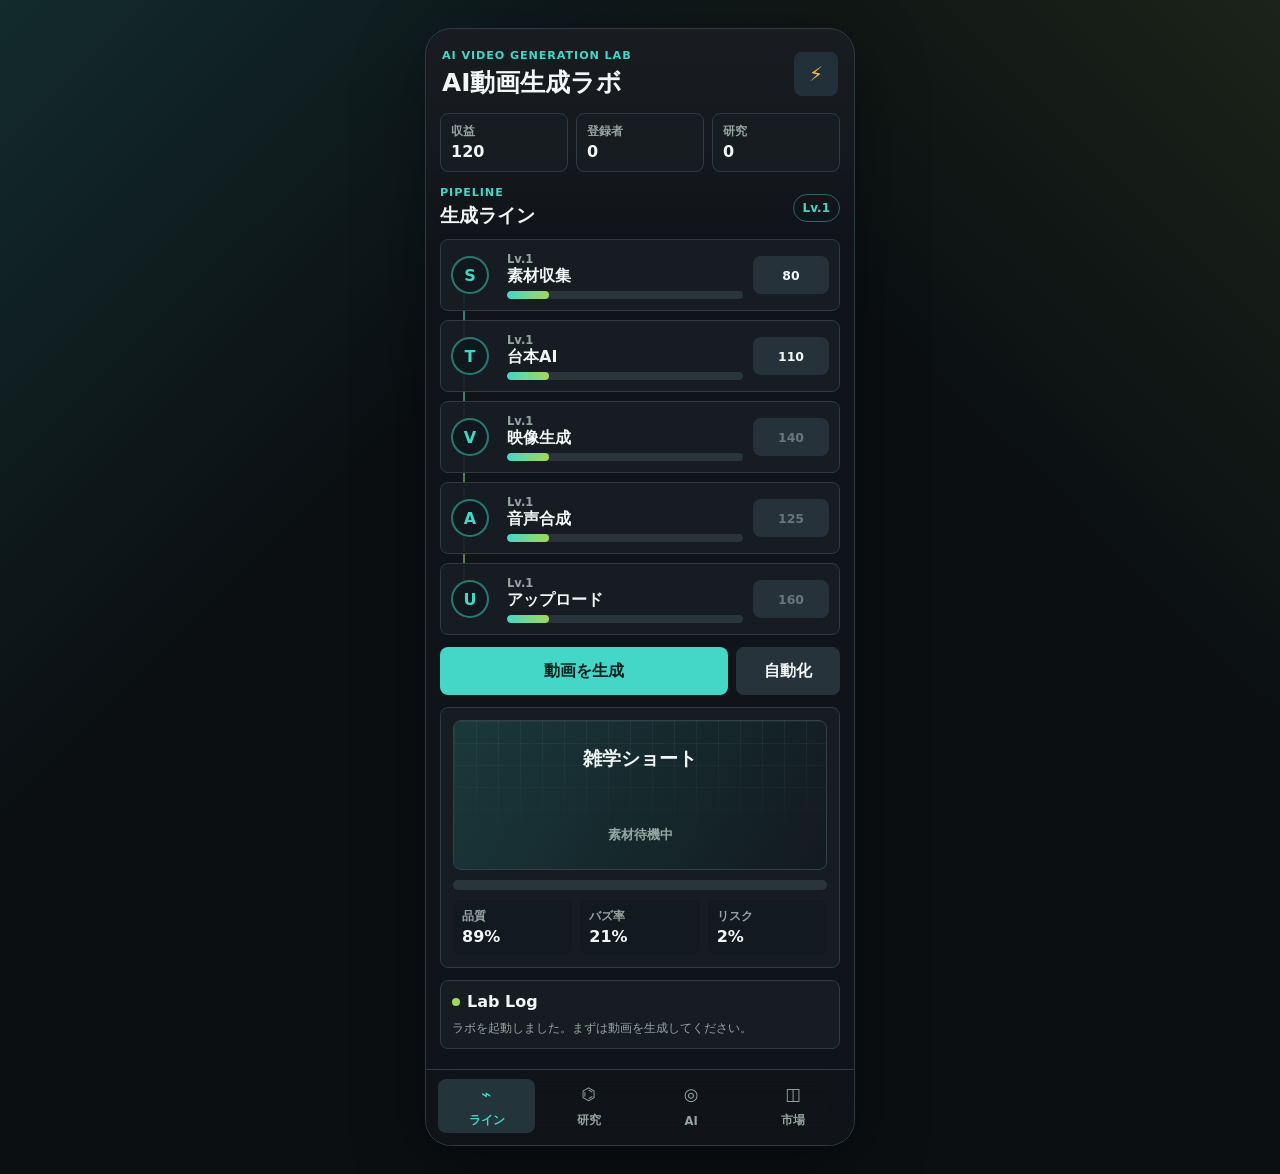
==== index.html @ bf25bb75 "Initial SNS risk checker prototype" ====
<!doctype html>
<html lang="ja">
  <head>
    <meta charset="UTF-8" />
    <meta name="viewport" content="width=device-width, initial-scale=1.0, viewport-fit=cover" />
    <meta name="theme-color" content="#101418" />
    <title>AI Video Lab</title>
    <link rel="stylesheet" href="styles.css" />
  </head>
  <body>
    <main class="app-shell" aria-label="AI動画生成ラボ">
      <section class="top-panel">
        <div>
          <p class="eyebrow">AI VIDEO GENERATION LAB</p>
          <h1>AI動画生成ラボ</h1>
        </div>
        <button class="icon-button" id="boost-button" type="button" aria-label="一時ブースト">⚡</button>
      </section>

      <section class="metrics-grid" aria-label="ラボ指標">
        <article class="metric">
          <span>収益</span>
          <strong id="money">0</strong>
        </article>
        <article class="metric">
          <span>登録者</span>
          <strong id="subs">0</strong>
        </article>
        <article class="metric">
          <span>研究</span>
          <strong id="research">0</strong>
        </article>
      </section>

      <section class="screen active" id="screen-line">
        <div class="section-head">
          <div>
            <p class="eyebrow">PIPELINE</p>
            <h2>生成ライン</h2>
          </div>
          <span class="chip" id="lab-level">Lv.1</span>
        </div>

        <div class="pipeline-board" id="pipeline-board" aria-label="動画生成パイプライン"></div>

        <div class="action-row">
          <button class="primary-button" id="make-video-button" type="button">動画を生成</button>
          <button class="secondary-button" id="auto-button" type="button">自動化</button>
        </div>

        <section class="upload-card">
          <div class="upload-visual">
            <div class="preview-frame">
              <div class="preview-grid"></div>
              <strong id="current-genre">雑学ショート</strong>
              <span id="video-status">素材待機中</span>
            </div>
            <div class="upload-meter" aria-label="アップロード進行">
              <i id="upload-fill"></i>
            </div>
          </div>
          <div class="upload-stats">
            <div>
              <span>品質</span>
              <strong id="quality">0%</strong>
            </div>
            <div>
              <span>バズ率</span>
              <strong id="viral">0%</strong>
            </div>
            <div>
              <span>リスク</span>
              <strong id="risk">0%</strong>
            </div>
          </div>
        </section>
      </section>

      <section class="screen" id="screen-research">
        <div class="section-head">
          <div>
            <p class="eyebrow">RESEARCH</p>
            <h2>研究ツリー</h2>
          </div>
        </div>
        <div class="research-list" id="research-list"></div>
      </section>

      <section class="screen" id="screen-ai">
        <div class="section-head">
          <div>
            <p class="eyebrow">MODEL CORE</p>
            <h2>AI育成</h2>
          </div>
        </div>
        <div class="ai-core">
          <div class="core-orbit">
            <span></span>
            <strong id="ai-rank">AI-0</strong>
          </div>
          <button class="primary-button" id="train-button" type="button">動画データで学習</button>
        </div>
        <div class="skill-list" id="skill-list"></div>
      </section>

      <section class="screen" id="screen-market">
        <div class="section-head">
          <div>
            <p class="eyebrow">MARKET</p>
            <h2>ジャンル選択</h2>
          </div>
        </div>
        <div class="genre-list" id="genre-list"></div>
      </section>

      <section class="event-log" aria-label="イベントログ">
        <div class="log-title">
          <span></span>
          <strong>Lab Log</strong>
        </div>
        <ul id="event-log"></ul>
      </section>

      <nav class="bottom-nav" aria-label="メインナビゲーション">
        <button class="nav-item active" type="button" data-screen="line"><span>⌁</span>ライン</button>
        <button class="nav-item" type="button" data-screen="research"><span>⌬</span>研究</button>
        <button class="nav-item" type="button" data-screen="ai"><span>◎</span>AI</button>
        <button class="nav-item" type="button" data-screen="market"><span>◫</span>市場</button>
      </nav>
    </main>

    <script src="app.js"></script>
  </body>
</html>
---- styles.css ----
:root {
  color-scheme: dark;
  --bg: #101418;
  --panel: #171d22;
  --panel-2: #1d252b;
  --ink: #f2f6f4;
  --muted: #98a6a1;
  --line: #2f3a41;
  --cyan: #44d7c8;
  --lime: #a5d65c;
  --amber: #f0b95d;
  --red: #ef6f6c;
  --violet: #9b8cff;
  --shadow: 0 22px 70px rgba(0, 0, 0, 0.35);
}

* {
  box-sizing: border-box;
}

body {
  margin: 0;
  min-height: 100vh;
  background:
    linear-gradient(135deg, rgba(68, 215, 200, 0.14), transparent 34%),
    linear-gradient(225deg, rgba(165, 214, 92, 0.1), transparent 30%),
    #0b0f12;
  color: var(--ink);
  font-family: "Yu Gothic", "Hiragino Sans", "Meiryo", system-ui, sans-serif;
}

button {
  font: inherit;
  -webkit-tap-highlight-color: transparent;
}

.app-shell {
  position: relative;
  width: min(430px, 100%);
  min-height: 100vh;
  margin: 0 auto;
  padding: max(16px, env(safe-area-inset-top)) 14px 96px;
  background:
    linear-gradient(180deg, rgba(255, 255, 255, 0.04), transparent 220px),
    var(--bg);
  box-shadow: var(--shadow);
}

.top-panel,
.section-head,
.metrics-grid,
.action-row,
.upload-stats,
.bottom-nav {
  display: flex;
  align-items: center;
}

.top-panel {
  justify-content: space-between;
  gap: 16px;
  padding: 4px 2px 14px;
}

.eyebrow {
  margin: 0 0 4px;
  color: var(--cyan);
  font-size: 0.7rem;
  font-weight: 900;
  letter-spacing: 0.08em;
}

h1,
h2,
p {
  margin-top: 0;
}

h1 {
  margin-bottom: 0;
  font-size: 1.55rem;
  letter-spacing: 0;
}

h2 {
  margin-bottom: 0;
  font-size: 1.18rem;
  letter-spacing: 0;
}

.icon-button,
.primary-button,
.secondary-button,
.nav-item,
.upgrade-button {
  border: 0;
  cursor: pointer;
}

.icon-button {
  width: 44px;
  height: 44px;
  border-radius: 8px;
  background: #223039;
  color: var(--amber);
  font-size: 1.25rem;
}

.metrics-grid {
  display: grid;
  grid-template-columns: repeat(3, 1fr);
  gap: 8px;
  margin-bottom: 14px;
}

.metric,
.node-card,
.upload-card,
.research-card,
.ai-core,
.skill-row,
.genre-card,
.event-log {
  border: 1px solid var(--line);
  border-radius: 8px;
  background: rgba(23, 29, 34, 0.92);
}

.metric {
  min-width: 0;
  padding: 10px;
}

.metric span,
.node-meta span,
.upload-stats span,
.research-card span,
.skill-row span,
.genre-card span {
  display: block;
  color: var(--muted);
  font-size: 0.72rem;
  font-weight: 800;
}

.metric strong {
  display: block;
  margin-top: 3px;
  overflow: hidden;
  font-size: 1rem;
  text-overflow: ellipsis;
  white-space: nowrap;
}

.screen {
  display: none;
}

.screen.active {
  display: block;
}

.section-head {
  justify-content: space-between;
  gap: 12px;
  margin-bottom: 10px;
}

.chip {
  padding: 6px 9px;
  border: 1px solid rgba(68, 215, 200, 0.42);
  border-radius: 999px;
  color: var(--cyan);
  font-size: 0.75rem;
  font-weight: 900;
}

.pipeline-board {
  position: relative;
  display: grid;
  gap: 9px;
  margin-bottom: 12px;
}

.pipeline-board::before {
  content: "";
  position: absolute;
  top: 34px;
  bottom: 34px;
  left: 23px;
  width: 2px;
  background: linear-gradient(var(--cyan), var(--lime));
  opacity: 0.55;
}

.node-card {
  position: relative;
  display: grid;
  grid-template-columns: 46px 1fr auto;
  gap: 10px;
  align-items: center;
  min-height: 72px;
  padding: 10px;
}

.node-port {
  position: relative;
  z-index: 1;
  display: grid;
  place-items: center;
  width: 38px;
  height: 38px;
  border: 2px solid rgba(68, 215, 200, 0.5);
  border-radius: 50%;
  background: #10181d;
  color: var(--cyan);
  font-weight: 900;
}

.node-meta strong {
  display: block;
  margin-bottom: 4px;
}

.node-meter {
  height: 8px;
  overflow: hidden;
  border-radius: 999px;
  background: #29343b;
}

.node-meter i {
  display: block;
  height: 100%;
  border-radius: inherit;
  background: linear-gradient(90deg, var(--cyan), var(--lime));
  transition: width 0.2s ease;
}

.upgrade-button {
  min-width: 76px;
  min-height: 38px;
  border-radius: 8px;
  background: #25323a;
  color: var(--ink);
  font-size: 0.78rem;
  font-weight: 900;
}

.upgrade-button:disabled {
  color: #68777c;
  cursor: not-allowed;
}

.action-row {
  gap: 8px;
  margin-bottom: 12px;
}

.primary-button,
.secondary-button {
  min-height: 48px;
  border-radius: 8px;
  font-weight: 900;
}

.primary-button {
  flex: 1;
  background: var(--cyan);
  color: #08201d;
}

.secondary-button {
  width: 104px;
  background: #26333b;
  color: var(--ink);
}

.secondary-button.active {
  color: #112015;
  background: var(--lime);
}

.upload-card {
  padding: 12px;
}

.upload-visual {
  display: grid;
  gap: 10px;
}

.preview-frame {
  position: relative;
  min-height: 150px;
  display: grid;
  place-items: center;
  gap: 5px;
  overflow: hidden;
  border: 1px solid #31414a;
  border-radius: 8px;
  background:
    linear-gradient(120deg, rgba(68, 215, 200, 0.16), transparent),
    #121a20;
}

.preview-grid {
  position: absolute;
  inset: 0;
  background-image:
    linear-gradient(rgba(255, 255, 255, 0.05) 1px, transparent 1px),
    linear-gradient(90deg, rgba(255, 255, 255, 0.05) 1px, transparent 1px);
  background-size: 22px 22px;
  mask-image: linear-gradient(#000, transparent 82%);
}

.preview-frame strong,
.preview-frame span {
  position: relative;
  z-index: 1;
}

.preview-frame strong {
  font-size: 1.18rem;
}

.preview-frame span {
  color: var(--muted);
  font-size: 0.82rem;
  font-weight: 800;
}

.upload-meter {
  height: 10px;
  overflow: hidden;
  border-radius: 999px;
  background: #29343b;
}

.upload-meter i {
  display: block;
  width: 0;
  height: 100%;
  border-radius: inherit;
  background: linear-gradient(90deg, var(--violet), var(--cyan), var(--lime));
  transition: width 0.2s ease;
}

.upload-stats {
  display: grid;
  grid-template-columns: repeat(3, 1fr);
  gap: 8px;
  margin-top: 10px;
}

.upload-stats div {
  padding: 9px;
  border-radius: 8px;
  background: #121a20;
}

.upload-stats strong {
  display: block;
  margin-top: 3px;
}

.research-list,
.skill-list,
.genre-list {
  display: grid;
  gap: 9px;
}

.research-card,
.genre-card {
  display: grid;
  grid-template-columns: 1fr auto;
  gap: 10px;
  align-items: center;
  padding: 12px;
}

.research-card p,
.genre-card p {
  margin: 5px 0 0;
  color: var(--muted);
  font-size: 0.82rem;
  line-height: 1.55;
}

.research-card.locked,
.genre-card.locked {
  opacity: 0.55;
}

.ai-core {
  display: grid;
  gap: 14px;
  margin-bottom: 10px;
  padding: 16px;
}

.core-orbit {
  position: relative;
  display: grid;
  place-items: center;
  min-height: 168px;
}

.core-orbit::before,
.core-orbit::after {
  content: "";
  position: absolute;
  border: 1px solid rgba(68, 215, 200, 0.32);
  border-radius: 50%;
}

.core-orbit::before {
  width: 150px;
  height: 150px;
}

.core-orbit::after {
  width: 104px;
  height: 104px;
  border-color: rgba(165, 214, 92, 0.35);
}

.core-orbit span {
  position: absolute;
  width: 66px;
  height: 66px;
  border-radius: 50%;
  background: radial-gradient(circle, var(--cyan), #246a66);
  box-shadow: 0 0 40px rgba(68, 215, 200, 0.38);
}

.core-orbit strong {
  position: relative;
  z-index: 1;
  color: #071513;
  font-size: 0.9rem;
}

.skill-row {
  display: grid;
  grid-template-columns: 1fr 46px;
  gap: 10px;
  align-items: center;
  padding: 11px;
}

.skill-row strong {
  display: block;
  margin-bottom: 4px;
}

.skill-bar {
  height: 8px;
  overflow: hidden;
  border-radius: 999px;
  background: #29343b;
}

.skill-bar i {
  display: block;
  height: 100%;
  border-radius: inherit;
  background: var(--violet);
}

.event-log {
  margin-top: 12px;
  padding: 11px;
}

.log-title {
  display: flex;
  align-items: center;
  gap: 7px;
  margin-bottom: 8px;
}

.log-title span {
  width: 8px;
  height: 8px;
  border-radius: 50%;
  background: var(--lime);
}

#event-log {
  display: grid;
  gap: 6px;
  max-height: 118px;
  margin: 0;
  padding: 0;
  overflow: auto;
  list-style: none;
}

#event-log li {
  color: var(--muted);
  font-size: 0.78rem;
  line-height: 1.45;
}

.bottom-nav {
  position: fixed;
  right: 0;
  bottom: 0;
  left: 0;
  z-index: 10;
  width: min(430px, 100%);
  margin: 0 auto;
  display: grid;
  grid-template-columns: repeat(4, 1fr);
  gap: 5px;
  padding: 9px 12px max(12px, env(safe-area-inset-bottom));
  border-top: 1px solid var(--line);
  background: rgba(16, 20, 24, 0.94);
  backdrop-filter: blur(14px);
}

.nav-item {
  min-height: 54px;
  display: grid;
  place-items: center;
  gap: 2px;
  border-radius: 8px;
  background: transparent;
  color: var(--muted);
  font-size: 0.72rem;
  font-weight: 900;
}

.nav-item span {
  font-size: 1.05rem;
}

.nav-item.active {
  background: #23343a;
  color: var(--cyan);
}

@media (min-width: 880px) {
  body {
    padding: 28px;
  }

  .app-shell {
    min-height: calc(100vh - 56px);
    border: 1px solid var(--line);
    border-radius: 26px;
    overflow: hidden;
  }

  .bottom-nav {
    position: absolute;
  }
}
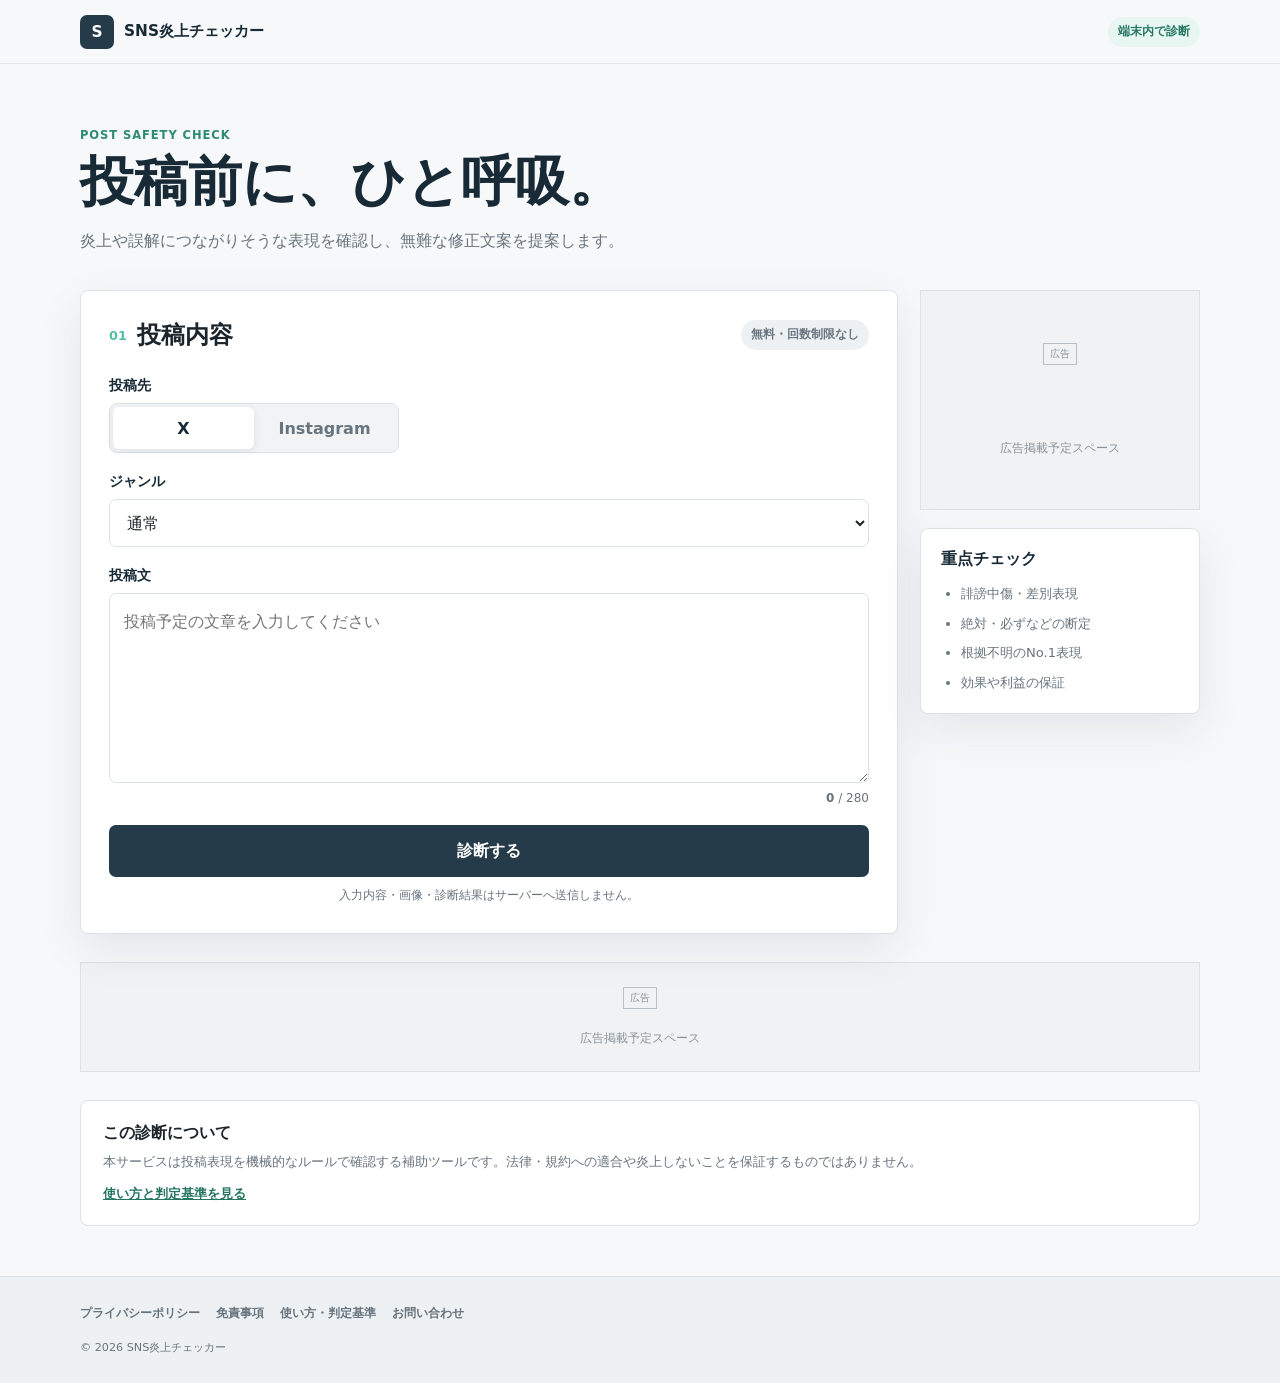
==== commit 95b6b2f1: "Build browser-only SNS risk checker" ====
--- a/index.html
+++ b/index.html
@@ -3,131 +3,162 @@
   <head>
     <meta charset="UTF-8" />
     <meta name="viewport" content="width=device-width, initial-scale=1.0, viewport-fit=cover" />
-    <meta name="theme-color" content="#101418" />
-    <title>AI Video Lab</title>
+    <meta name="theme-color" content="#f7f8fa" />
+    <meta
+      name="description"
+      content="X・Instagramへの投稿前に、炎上、コンプライアンス、誤解、読みやすさ、伸びやすさを端末内で確認できます。"
+    />
+    <title>SNS炎上チェッカー</title>
     <link rel="stylesheet" href="styles.css" />
   </head>
   <body>
-    <main class="app-shell" aria-label="AI動画生成ラボ">
-      <section class="top-panel">
-        <div>
-          <p class="eyebrow">AI VIDEO GENERATION LAB</p>
-          <h1>AI動画生成ラボ</h1>
-        </div>
-        <button class="icon-button" id="boost-button" type="button" aria-label="一時ブースト">⚡</button>
+    <header class="site-header">
+      <a class="brand" href="index.html" aria-label="SNS炎上チェッカー ホーム">
+        <span class="brand-mark">S</span>
+        <span>SNS炎上チェッカー</span>
+      </a>
+      <span class="privacy-badge">端末内で診断</span>
+    </header>
+
+    <main>
+      <section class="intro">
+        <p class="eyebrow">POST SAFETY CHECK</p>
+        <h1>投稿前に、ひと呼吸。</h1>
+        <p>炎上や誤解につながりそうな表現を確認し、無難な修正文案を提案します。</p>
       </section>
 
-      <section class="metrics-grid" aria-label="ラボ指標">
-        <article class="metric">
-          <span>収益</span>
-          <strong id="money">0</strong>
-        </article>
-        <article class="metric">
-          <span>登録者</span>
-          <strong id="subs">0</strong>
-        </article>
-        <article class="metric">
-          <span>研究</span>
-          <strong id="research">0</strong>
-        </article>
+      <section class="checker-layout" aria-label="投稿診断">
+        <div class="editor-panel">
+          <div class="panel-heading">
+            <div>
+              <span class="step-label">01</span>
+              <h2>投稿内容</h2>
+            </div>
+            <span class="usage-count">無料・回数制限なし</span>
+          </div>
+
+          <div class="field-group">
+            <span class="field-label">投稿先</span>
+            <div class="segmented-control" role="group" aria-label="投稿先">
+              <button class="segment active" type="button" data-platform="x">X</button>
+              <button class="segment" type="button" data-platform="instagram">Instagram</button>
+            </div>
+          </div>
+
+          <label class="field-group">
+            <span class="field-label">ジャンル</span>
+            <select id="category">
+              <option value="general">通常</option>
+              <option value="medical">医療・健康</option>
+              <option value="beauty">美容</option>
+              <option value="finance">金融・投資</option>
+              <option value="career">転職</option>
+              <option value="sidejob">副業</option>
+            </select>
+          </label>
+
+          <label class="field-group">
+            <span class="field-label">投稿文</span>
+            <textarea
+              id="post-text"
+              maxlength="2200"
+              placeholder="投稿予定の文章を入力してください"
+            ></textarea>
+            <span class="character-count"><b id="character-count">0</b> / <span id="character-limit">280</span></span>
+          </label>
+
+          <div class="ocr-area">
+            <div class="field-label-row">
+              <span class="field-label">スクリーンショット</span>
+              <span>スマートフォンのみ</span>
+            </div>
+            <label class="upload-zone" for="image-input">
+              <input id="image-input" type="file" accept="image/*" />
+              <span class="upload-icon">＋</span>
+              <strong>画像を選択</strong>
+              <small>画像は外部へ送信されません</small>
+            </label>
+            <div id="image-preview-wrap" class="image-preview-wrap" hidden>
+              <img id="image-preview" alt="選択したスクリーンショット" />
+              <button id="read-image-button" class="secondary-button" type="button">画像から文字を読み取る</button>
+              <p id="ocr-status" class="status-text" aria-live="polite"></p>
+            </div>
+          </div>
+
+          <button id="diagnose-button" class="primary-button" type="button">
+            診断する
+          </button>
+          <p class="local-note">入力内容・画像・診断結果はサーバーへ送信しません。</p>
+        </div>
+
+        <aside class="side-column">
+          <div class="ad-slot" aria-label="広告掲載予定枠">
+            <span>広告</span>
+            <p>広告掲載予定スペース</p>
+          </div>
+          <div class="mini-guide">
+            <strong>重点チェック</strong>
+            <ul>
+              <li>誹謗中傷・差別表現</li>
+              <li>絶対・必ずなどの断定</li>
+              <li>根拠不明のNo.1表現</li>
+              <li>効果や利益の保証</li>
+            </ul>
+          </div>
+        </aside>
       </section>
 
-      <section class="screen active" id="screen-line">
-        <div class="section-head">
+      <section id="result-section" class="result-section" hidden>
+        <div class="result-heading">
           <div>
-            <p class="eyebrow">PIPELINE</p>
-            <h2>生成ライン</h2>
+            <p class="eyebrow">CHECK RESULT</p>
+            <h2>診断結果</h2>
           </div>
-          <span class="chip" id="lab-level">Lv.1</span>
+          <span id="overall-label" class="overall-label">確認</span>
         </div>
 
-        <div class="pipeline-board" id="pipeline-board" aria-label="動画生成パイプライン"></div>
+        <div id="score-grid" class="score-grid"></div>
 
-        <div class="action-row">
-          <button class="primary-button" id="make-video-button" type="button">動画を生成</button>
-          <button class="secondary-button" id="auto-button" type="button">自動化</button>
+        <div class="result-columns">
+          <section class="result-block">
+            <h3>気になるポイント</h3>
+            <div id="findings-list" class="findings-list"></div>
+          </section>
+
+          <section class="result-block rewrite-block">
+            <div class="rewrite-heading">
+              <h3>無難な修正文案</h3>
+              <button id="copy-button" class="icon-text-button" type="button">コピー</button>
+            </div>
+            <textarea id="rewrite-text" aria-label="修正文案"></textarea>
+            <p>文脈や事実関係を確認してから投稿してください。</p>
+          </section>
         </div>
-
-        <section class="upload-card">
-          <div class="upload-visual">
-            <div class="preview-frame">
-              <div class="preview-grid"></div>
-              <strong id="current-genre">雑学ショート</strong>
-              <span id="video-status">素材待機中</span>
-            </div>
-            <div class="upload-meter" aria-label="アップロード進行">
-              <i id="upload-fill"></i>
-            </div>
-          </div>
-          <div class="upload-stats">
-            <div>
-              <span>品質</span>
-              <strong id="quality">0%</strong>
-            </div>
-            <div>
-              <span>バズ率</span>
-              <strong id="viral">0%</strong>
-            </div>
-            <div>
-              <span>リスク</span>
-              <strong id="risk">0%</strong>
-            </div>
-          </div>
-        </section>
       </section>
 
-      <section class="screen" id="screen-research">
-        <div class="section-head">
-          <div>
-            <p class="eyebrow">RESEARCH</p>
-            <h2>研究ツリー</h2>
-          </div>
-        </div>
-        <div class="research-list" id="research-list"></div>
+      <section class="ad-slot ad-slot-wide" aria-label="広告掲載予定枠">
+        <span>広告</span>
+        <p>広告掲載予定スペース</p>
       </section>
 
-      <section class="screen" id="screen-ai">
-        <div class="section-head">
-          <div>
-            <p class="eyebrow">MODEL CORE</p>
-            <h2>AI育成</h2>
-          </div>
-        </div>
-        <div class="ai-core">
-          <div class="core-orbit">
-            <span></span>
-            <strong id="ai-rank">AI-0</strong>
-          </div>
-          <button class="primary-button" id="train-button" type="button">動画データで学習</button>
-        </div>
-        <div class="skill-list" id="skill-list"></div>
+      <section class="notice-band">
+        <strong>この診断について</strong>
+        <p>
+          本サービスは投稿表現を機械的なルールで確認する補助ツールです。法律・規約への適合や炎上しないことを保証するものではありません。
+        </p>
+        <a class="text-link" href="guide.html">使い方と判定基準を見る</a>
       </section>
+    </main>
 
-      <section class="screen" id="screen-market">
-        <div class="section-head">
-          <div>
-            <p class="eyebrow">MARKET</p>
-            <h2>ジャンル選択</h2>
-          </div>
-        </div>
-        <div class="genre-list" id="genre-list"></div>
-      </section>
-
-      <section class="event-log" aria-label="イベントログ">
-        <div class="log-title">
-          <span></span>
-          <strong>Lab Log</strong>
-        </div>
-        <ul id="event-log"></ul>
-      </section>
-
-      <nav class="bottom-nav" aria-label="メインナビゲーション">
-        <button class="nav-item active" type="button" data-screen="line"><span>⌁</span>ライン</button>
-        <button class="nav-item" type="button" data-screen="research"><span>⌬</span>研究</button>
-        <button class="nav-item" type="button" data-screen="ai"><span>◎</span>AI</button>
-        <button class="nav-item" type="button" data-screen="market"><span>◫</span>市場</button>
+    <footer class="site-footer">
+      <nav aria-label="サイト情報">
+        <a href="privacy.html">プライバシーポリシー</a>
+        <a href="disclaimer.html">免責事項</a>
+        <a href="guide.html">使い方・判定基準</a>
+        <a href="contact.html">お問い合わせ</a>
       </nav>
-    </main>
+      <small>© 2026 SNS炎上チェッカー</small>
+    </footer>
 
     <script src="app.js"></script>
   </body>
--- a/styles.css
+++ b/styles.css
@@ -1,560 +1,757 @@
 :root {
-  color-scheme: dark;
-  --bg: #101418;
-  --panel: #171d22;
-  --panel-2: #1d252b;
-  --ink: #f2f6f4;
-  --muted: #98a6a1;
-  --line: #2f3a41;
-  --cyan: #44d7c8;
-  --lime: #a5d65c;
-  --amber: #f0b95d;
-  --red: #ef6f6c;
-  --violet: #9b8cff;
-  --shadow: 0 22px 70px rgba(0, 0, 0, 0.35);
+  color-scheme: light;
+  --bg: #f7f8fa;
+  --surface: #ffffff;
+  --ink: #1d252c;
+  --muted: #68747e;
+  --line: #dce1e5;
+  --navy: #263b4a;
+  --navy-2: #172a36;
+  --mint: #56bfa5;
+  --mint-soft: #e7f6f1;
+  --amber: #d99b32;
+  --amber-soft: #fff5df;
+  --red: #d45f62;
+  --red-soft: #fff0f0;
+  --shadow: 0 16px 45px rgba(29, 45, 56, 0.09);
 }
 
 * {
   box-sizing: border-box;
 }
 
+html {
+  scroll-behavior: smooth;
+}
+
 body {
   margin: 0;
-  min-height: 100vh;
-  background:
-    linear-gradient(135deg, rgba(68, 215, 200, 0.14), transparent 34%),
-    linear-gradient(225deg, rgba(165, 214, 92, 0.1), transparent 30%),
-    #0b0f12;
+  background: var(--bg);
   color: var(--ink);
-  font-family: "Yu Gothic", "Hiragino Sans", "Meiryo", system-ui, sans-serif;
-}
-
-button {
+  font-family: "Yu Gothic", "Hiragino Sans", Meiryo, system-ui, sans-serif;
+}
+
+button,
+textarea,
+select,
+input {
   font: inherit;
+}
+
+button,
+a {
   -webkit-tap-highlight-color: transparent;
 }
 
-.app-shell {
-  position: relative;
-  width: min(430px, 100%);
-  min-height: 100vh;
-  margin: 0 auto;
-  padding: max(16px, env(safe-area-inset-top)) 14px 96px;
-  background:
-    linear-gradient(180deg, rgba(255, 255, 255, 0.04), transparent 220px),
-    var(--bg);
-  box-shadow: var(--shadow);
-}
-
-.top-panel,
-.section-head,
-.metrics-grid,
-.action-row,
-.upload-stats,
-.bottom-nav {
+a {
+  color: inherit;
+}
+
+.site-header {
+  position: sticky;
+  top: 0;
+  z-index: 20;
   display: flex;
   align-items: center;
-}
-
-.top-panel {
   justify-content: space-between;
-  gap: 16px;
-  padding: 4px 2px 14px;
+  min-height: 64px;
+  padding: 10px max(20px, calc((100vw - 1120px) / 2));
+  border-bottom: 1px solid rgba(220, 225, 229, 0.9);
+  background: rgba(247, 248, 250, 0.94);
+  backdrop-filter: blur(14px);
+}
+
+.brand {
+  display: flex;
+  align-items: center;
+  gap: 10px;
+  color: var(--navy-2);
+  font-size: 0.96rem;
+  font-weight: 900;
+  text-decoration: none;
+}
+
+.brand-mark {
+  display: grid;
+  place-items: center;
+  width: 34px;
+  height: 34px;
+  border-radius: 7px;
+  background: var(--navy);
+  color: #fff;
+}
+
+.privacy-badge,
+.usage-count,
+.overall-label {
+  border-radius: 999px;
+  font-size: 0.74rem;
+  font-weight: 900;
+}
+
+.privacy-badge {
+  padding: 7px 10px;
+  background: var(--mint-soft);
+  color: #277861;
+}
+
+main {
+  width: min(1120px, calc(100% - 32px));
+  margin: 0 auto;
+}
+
+.intro {
+  max-width: 670px;
+  padding: 64px 0 34px;
 }
 
 .eyebrow {
-  margin: 0 0 4px;
-  color: var(--cyan);
-  font-size: 0.7rem;
+  margin: 0 0 8px;
+  color: #2e8b73;
+  font-size: 0.72rem;
   font-weight: 900;
   letter-spacing: 0.08em;
 }
 
 h1,
 h2,
+h3,
 p {
   margin-top: 0;
 }
 
 h1 {
+  margin-bottom: 14px;
+  color: var(--navy-2);
+  font-size: clamp(2rem, 5vw, 3.35rem);
+  line-height: 1.18;
+  letter-spacing: 0;
+}
+
+.intro > p:last-child {
   margin-bottom: 0;
-  font-size: 1.55rem;
+  color: var(--muted);
+  font-size: 1rem;
+  line-height: 1.8;
+}
+
+.checker-layout {
+  display: grid;
+  grid-template-columns: minmax(0, 1fr) 280px;
+  gap: 22px;
+  align-items: start;
+}
+
+.editor-panel,
+.result-section,
+.mini-guide,
+.notice-band,
+.policy-page {
+  border: 1px solid var(--line);
+  border-radius: 8px;
+  background: var(--surface);
+  box-shadow: var(--shadow);
+}
+
+.editor-panel {
+  padding: 28px;
+}
+
+.panel-heading,
+.result-heading,
+.rewrite-heading,
+.field-label-row {
+  display: flex;
+  align-items: center;
+  justify-content: space-between;
+  gap: 12px;
+}
+
+.panel-heading {
+  margin-bottom: 26px;
+}
+
+.panel-heading > div {
+  display: flex;
+  align-items: center;
+  gap: 10px;
+}
+
+.panel-heading h2,
+.result-heading h2,
+.rewrite-heading h3 {
+  margin-bottom: 0;
   letter-spacing: 0;
 }
 
-h2 {
-  margin-bottom: 0;
-  font-size: 1.18rem;
-  letter-spacing: 0;
-}
-
-.icon-button,
+.step-label {
+  color: var(--mint);
+  font-size: 0.8rem;
+  font-weight: 900;
+}
+
+.usage-count {
+  padding: 7px 10px;
+  background: #eef1f3;
+  color: var(--muted);
+}
+
+.field-group {
+  display: grid;
+  gap: 8px;
+  margin-bottom: 20px;
+}
+
+.field-label,
+.field-label-row {
+  color: var(--navy-2);
+  font-size: 0.85rem;
+  font-weight: 900;
+}
+
+.field-label-row > span:last-child {
+  color: var(--muted);
+  font-size: 0.72rem;
+}
+
+.segmented-control {
+  display: grid;
+  grid-template-columns: repeat(2, 1fr);
+  width: min(290px, 100%);
+  padding: 3px;
+  border: 1px solid var(--line);
+  border-radius: 8px;
+  background: #f1f3f5;
+}
+
+.segment {
+  min-height: 42px;
+  border: 0;
+  border-radius: 6px;
+  background: transparent;
+  color: var(--muted);
+  cursor: pointer;
+  font-weight: 900;
+}
+
+.segment.active {
+  background: var(--surface);
+  color: var(--navy-2);
+  box-shadow: 0 2px 8px rgba(34, 51, 62, 0.09);
+}
+
+select,
+textarea {
+  width: 100%;
+  border: 1px solid var(--line);
+  border-radius: 7px;
+  background: #fff;
+  color: var(--ink);
+  outline: none;
+}
+
+select {
+  min-height: 48px;
+  padding: 0 13px;
+}
+
+textarea {
+  min-height: 190px;
+  padding: 14px;
+  resize: vertical;
+  line-height: 1.75;
+}
+
+select:focus,
+textarea:focus {
+  border-color: var(--mint);
+  box-shadow: 0 0 0 3px rgba(86, 191, 165, 0.14);
+}
+
+textarea[aria-invalid="true"] {
+  border-color: var(--red);
+}
+
+.character-count {
+  justify-self: end;
+  color: var(--muted);
+  font-size: 0.75rem;
+}
+
+.ocr-area {
+  display: grid;
+  gap: 9px;
+  margin-bottom: 20px;
+}
+
+.upload-zone {
+  display: grid;
+  place-items: center;
+  min-height: 148px;
+  padding: 20px;
+  border: 1px dashed #aeb8bf;
+  border-radius: 8px;
+  background: #fafbfc;
+  cursor: pointer;
+  text-align: center;
+}
+
+.upload-zone input {
+  position: absolute;
+  width: 1px;
+  height: 1px;
+  opacity: 0;
+}
+
+.upload-icon {
+  display: grid;
+  place-items: center;
+  width: 36px;
+  height: 36px;
+  margin-bottom: 7px;
+  border-radius: 50%;
+  background: var(--mint-soft);
+  color: #277861;
+  font-size: 1.3rem;
+}
+
+.upload-zone small {
+  margin-top: 5px;
+  color: var(--muted);
+}
+
+.image-preview-wrap {
+  padding: 12px;
+  border: 1px solid var(--line);
+  border-radius: 8px;
+}
+
+.image-preview-wrap img {
+  display: block;
+  max-width: 100%;
+  max-height: 330px;
+  margin: 0 auto 12px;
+  object-fit: contain;
+}
+
 .primary-button,
 .secondary-button,
-.nav-item,
-.upgrade-button {
+.icon-text-button {
   border: 0;
+  border-radius: 7px;
   cursor: pointer;
-}
-
-.icon-button {
-  width: 44px;
-  height: 44px;
-  border-radius: 8px;
-  background: #223039;
-  color: var(--amber);
-  font-size: 1.25rem;
-}
-
-.metrics-grid {
-  display: grid;
-  grid-template-columns: repeat(3, 1fr);
-  gap: 8px;
-  margin-bottom: 14px;
-}
-
-.metric,
-.node-card,
-.upload-card,
-.research-card,
-.ai-core,
-.skill-row,
-.genre-card,
-.event-log {
+  font-weight: 900;
+}
+
+.primary-button {
+  width: 100%;
+  min-height: 52px;
+  background: var(--navy);
+  color: #fff;
+}
+
+.primary-button:hover {
+  background: var(--navy-2);
+}
+
+.secondary-button {
+  width: 100%;
+  min-height: 46px;
+  background: var(--mint-soft);
+  color: #236c58;
+}
+
+.secondary-button:disabled {
+  cursor: wait;
+  opacity: 0.6;
+}
+
+.local-note,
+.status-text {
+  margin: 9px 0 0;
+  color: var(--muted);
+  font-size: 0.75rem;
+  line-height: 1.6;
+  text-align: center;
+}
+
+.side-column {
+  display: grid;
+  gap: 18px;
+}
+
+.ad-slot {
+  display: grid;
+  place-items: center;
+  min-height: 220px;
+  padding: 18px;
   border: 1px solid var(--line);
-  border-radius: 8px;
-  background: rgba(23, 29, 34, 0.92);
-}
-
-.metric {
+  background: #f0f2f4;
+  color: #8a949b;
+  text-align: center;
+}
+
+.ad-slot span {
+  padding: 3px 6px;
+  border: 1px solid #b8c0c5;
+  font-size: 0.65rem;
+}
+
+.ad-slot p {
+  margin: 8px 0 0;
+  font-size: 0.78rem;
+}
+
+.mini-guide {
+  padding: 20px;
+}
+
+.mini-guide strong {
+  color: var(--navy-2);
+}
+
+.mini-guide ul {
+  display: grid;
+  gap: 10px;
+  margin: 14px 0 0;
+  padding-left: 20px;
+  color: var(--muted);
+  font-size: 0.82rem;
+  line-height: 1.5;
+}
+
+.result-section {
+  margin-top: 28px;
+  padding: 28px;
+  scroll-margin-top: 80px;
+}
+
+.result-heading {
+  margin-bottom: 20px;
+}
+
+.overall-label {
+  padding: 8px 12px;
+}
+
+.overall-label.low {
+  background: var(--mint-soft);
+  color: #277861;
+}
+
+.overall-label.medium {
+  background: var(--amber-soft);
+  color: #90620f;
+}
+
+.overall-label.high {
+  background: var(--red-soft);
+  color: #a13e42;
+}
+
+.score-grid {
+  display: grid;
+  grid-template-columns: repeat(5, 1fr);
+  gap: 10px;
+  margin-bottom: 24px;
+}
+
+.score-card {
   min-width: 0;
-  padding: 10px;
-}
-
-.metric span,
-.node-meta span,
-.upload-stats span,
-.research-card span,
-.skill-row span,
-.genre-card span {
+  padding: 14px;
+  border: 1px solid var(--line);
+  border-radius: 7px;
+}
+
+.score-card span {
   display: block;
-  color: var(--muted);
-  font-size: 0.72rem;
-  font-weight: 800;
-}
-
-.metric strong {
+  min-height: 36px;
+  color: var(--muted);
+  font-size: 0.74rem;
+  font-weight: 900;
+}
+
+.score-card strong {
   display: block;
-  margin-top: 3px;
+  margin-bottom: 8px;
+  font-size: 1.65rem;
+}
+
+.score-bar {
+  height: 6px;
   overflow: hidden;
-  font-size: 1rem;
-  text-overflow: ellipsis;
-  white-space: nowrap;
-}
-
-.screen {
-  display: none;
-}
-
-.screen.active {
-  display: block;
-}
-
-.section-head {
-  justify-content: space-between;
-  gap: 12px;
-  margin-bottom: 10px;
-}
-
-.chip {
-  padding: 6px 9px;
-  border: 1px solid rgba(68, 215, 200, 0.42);
-  border-radius: 999px;
-  color: var(--cyan);
-  font-size: 0.75rem;
-  font-weight: 900;
-}
-
-.pipeline-board {
-  position: relative;
-  display: grid;
-  gap: 9px;
-  margin-bottom: 12px;
-}
-
-.pipeline-board::before {
-  content: "";
-  position: absolute;
-  top: 34px;
-  bottom: 34px;
-  left: 23px;
-  width: 2px;
-  background: linear-gradient(var(--cyan), var(--lime));
-  opacity: 0.55;
-}
-
-.node-card {
-  position: relative;
-  display: grid;
-  grid-template-columns: 46px 1fr auto;
-  gap: 10px;
-  align-items: center;
-  min-height: 72px;
-  padding: 10px;
-}
-
-.node-port {
-  position: relative;
-  z-index: 1;
-  display: grid;
-  place-items: center;
-  width: 38px;
-  height: 38px;
-  border: 2px solid rgba(68, 215, 200, 0.5);
-  border-radius: 50%;
-  background: #10181d;
-  color: var(--cyan);
-  font-weight: 900;
-}
-
-.node-meta strong {
-  display: block;
-  margin-bottom: 4px;
-}
-
-.node-meter {
-  height: 8px;
-  overflow: hidden;
-  border-radius: 999px;
-  background: #29343b;
-}
-
-.node-meter i {
+  border-radius: 99px;
+  background: #e8ecef;
+}
+
+.score-bar i {
   display: block;
   height: 100%;
-  border-radius: inherit;
-  background: linear-gradient(90deg, var(--cyan), var(--lime));
-  transition: width 0.2s ease;
-}
-
-.upgrade-button {
-  min-width: 76px;
-  min-height: 38px;
+}
+
+.score-card.safe i {
+  background: var(--mint);
+}
+
+.score-card.caution i {
+  background: var(--amber);
+}
+
+.score-card.danger i {
+  background: var(--red);
+}
+
+.result-columns {
+  display: grid;
+  grid-template-columns: 1fr 1fr;
+  gap: 18px;
+}
+
+.result-block {
+  padding: 20px;
+  border: 1px solid var(--line);
+  border-radius: 7px;
+  background: #fbfcfc;
+}
+
+.result-block h3 {
+  margin-bottom: 15px;
+  font-size: 1rem;
+}
+
+.findings-list {
+  display: grid;
+  gap: 10px;
+}
+
+.finding {
+  padding-left: 12px;
+  border-left: 3px solid var(--amber);
+}
+
+.finding strong {
+  font-size: 0.87rem;
+}
+
+.finding p {
+  margin: 5px 0 0;
+  color: var(--muted);
+  font-size: 0.8rem;
+  line-height: 1.65;
+}
+
+.rewrite-block textarea {
+  min-height: 170px;
+}
+
+.rewrite-block > p {
+  margin: 8px 0 0;
+  color: var(--muted);
+  font-size: 0.72rem;
+}
+
+.icon-text-button {
+  min-height: 34px;
+  padding: 0 11px;
+  background: var(--mint-soft);
+  color: #236c58;
+  font-size: 0.75rem;
+}
+
+.ad-slot-wide {
+  min-height: 110px;
+  margin-top: 28px;
+}
+
+.notice-band {
+  margin: 28px 0 50px;
+  padding: 22px;
+  box-shadow: none;
+}
+
+.notice-band p {
+  margin: 7px 0 0;
+  color: var(--muted);
+  font-size: 0.82rem;
+  line-height: 1.75;
+}
+
+.text-link {
+  display: inline-block;
+  margin-top: 12px;
+  color: #26755f;
+  font-size: 0.8rem;
+  font-weight: 900;
+}
+
+.site-footer {
+  padding: 28px max(20px, calc((100vw - 1120px) / 2));
+  border-top: 1px solid var(--line);
+  background: #eef1f3;
+  color: var(--muted);
+}
+
+.site-footer nav {
+  display: flex;
+  flex-wrap: wrap;
+  gap: 16px;
+  margin-bottom: 14px;
+}
+
+.site-footer a {
+  font-size: 0.78rem;
+  font-weight: 800;
+  text-decoration: none;
+}
+
+.site-footer a:hover {
+  color: var(--navy);
+  text-decoration: underline;
+}
+
+.site-footer small {
+  font-size: 0.7rem;
+}
+
+dialog {
+  width: min(390px, calc(100% - 32px));
+  padding: 0;
+  border: 0;
   border-radius: 8px;
-  background: #25323a;
-  color: var(--ink);
-  font-size: 0.78rem;
-  font-weight: 900;
-}
-
-.upgrade-button:disabled {
-  color: #68777c;
-  cursor: not-allowed;
-}
-
-.action-row {
-  gap: 8px;
-  margin-bottom: 12px;
-}
-
-.primary-button,
-.secondary-button {
-  min-height: 48px;
-  border-radius: 8px;
-  font-weight: 900;
-}
-
-.primary-button {
-  flex: 1;
-  background: var(--cyan);
-  color: #08201d;
-}
-
-.secondary-button {
-  width: 104px;
-  background: #26333b;
-  color: var(--ink);
-}
-
-.secondary-button.active {
-  color: #112015;
-  background: var(--lime);
-}
-
-.upload-card {
-  padding: 12px;
-}
-
-.upload-visual {
-  display: grid;
-  gap: 10px;
-}
-
-.preview-frame {
-  position: relative;
-  min-height: 150px;
-  display: grid;
-  place-items: center;
-  gap: 5px;
-  overflow: hidden;
-  border: 1px solid #31414a;
-  border-radius: 8px;
-  background:
-    linear-gradient(120deg, rgba(68, 215, 200, 0.16), transparent),
-    #121a20;
-}
-
-.preview-grid {
-  position: absolute;
-  inset: 0;
-  background-image:
-    linear-gradient(rgba(255, 255, 255, 0.05) 1px, transparent 1px),
-    linear-gradient(90deg, rgba(255, 255, 255, 0.05) 1px, transparent 1px);
-  background-size: 22px 22px;
-  mask-image: linear-gradient(#000, transparent 82%);
-}
-
-.preview-frame strong,
-.preview-frame span {
-  position: relative;
-  z-index: 1;
-}
-
-.preview-frame strong {
-  font-size: 1.18rem;
-}
-
-.preview-frame span {
-  color: var(--muted);
-  font-size: 0.82rem;
-  font-weight: 800;
-}
-
-.upload-meter {
-  height: 10px;
-  overflow: hidden;
-  border-radius: 999px;
-  background: #29343b;
-}
-
-.upload-meter i {
-  display: block;
-  width: 0;
-  height: 100%;
-  border-radius: inherit;
-  background: linear-gradient(90deg, var(--violet), var(--cyan), var(--lime));
-  transition: width 0.2s ease;
-}
-
-.upload-stats {
-  display: grid;
-  grid-template-columns: repeat(3, 1fr);
-  gap: 8px;
+  box-shadow: 0 25px 80px rgba(24, 39, 48, 0.28);
+}
+
+dialog::backdrop {
+  background: rgba(18, 30, 38, 0.55);
+}
+
+.dialog-content {
+  padding: 26px;
+}
+
+.dialog-content p {
+  margin: 10px 0 20px;
+  color: var(--muted);
+  line-height: 1.7;
+}
+
+.policy-main {
+  min-height: calc(100vh - 180px);
+}
+
+.policy-page {
+  max-width: 820px;
+  margin: 46px auto;
+  padding: 34px;
+}
+
+.policy-page h1 {
+  font-size: 2rem;
+}
+
+.policy-page h2 {
+  margin: 30px 0 10px;
+  color: var(--navy-2);
+  font-size: 1.05rem;
+}
+
+.policy-page p,
+.policy-page li {
+  color: #53616b;
+  font-size: 0.9rem;
+  line-height: 1.9;
+}
+
+.policy-page .updated {
+  color: var(--muted);
+  font-size: 0.76rem;
+}
+
+.policy-page .example-box {
+  margin: 14px 0;
+  padding: 16px;
+  border-left: 3px solid var(--mint);
+  background: #f4faf8;
+}
+
+.policy-page .example-box p:last-child {
+  margin-bottom: 0;
+}
+
+.contact-button {
+  display: inline-flex;
+  align-items: center;
+  min-height: 46px;
   margin-top: 10px;
-}
-
-.upload-stats div {
-  padding: 9px;
-  border-radius: 8px;
-  background: #121a20;
-}
-
-.upload-stats strong {
-  display: block;
-  margin-top: 3px;
-}
-
-.research-list,
-.skill-list,
-.genre-list {
-  display: grid;
-  gap: 9px;
-}
-
-.research-card,
-.genre-card {
-  display: grid;
-  grid-template-columns: 1fr auto;
-  gap: 10px;
-  align-items: center;
-  padding: 12px;
-}
-
-.research-card p,
-.genre-card p {
-  margin: 5px 0 0;
-  color: var(--muted);
-  font-size: 0.82rem;
-  line-height: 1.55;
-}
-
-.research-card.locked,
-.genre-card.locked {
-  opacity: 0.55;
-}
-
-.ai-core {
-  display: grid;
-  gap: 14px;
-  margin-bottom: 10px;
-  padding: 16px;
-}
-
-.core-orbit {
-  position: relative;
-  display: grid;
-  place-items: center;
-  min-height: 168px;
-}
-
-.core-orbit::before,
-.core-orbit::after {
-  content: "";
-  position: absolute;
-  border: 1px solid rgba(68, 215, 200, 0.32);
-  border-radius: 50%;
-}
-
-.core-orbit::before {
-  width: 150px;
-  height: 150px;
-}
-
-.core-orbit::after {
-  width: 104px;
-  height: 104px;
-  border-color: rgba(165, 214, 92, 0.35);
-}
-
-.core-orbit span {
-  position: absolute;
-  width: 66px;
-  height: 66px;
-  border-radius: 50%;
-  background: radial-gradient(circle, var(--cyan), #246a66);
-  box-shadow: 0 0 40px rgba(68, 215, 200, 0.38);
-}
-
-.core-orbit strong {
-  position: relative;
-  z-index: 1;
-  color: #071513;
-  font-size: 0.9rem;
-}
-
-.skill-row {
-  display: grid;
-  grid-template-columns: 1fr 46px;
-  gap: 10px;
-  align-items: center;
-  padding: 11px;
-}
-
-.skill-row strong {
-  display: block;
-  margin-bottom: 4px;
-}
-
-.skill-bar {
-  height: 8px;
-  overflow: hidden;
-  border-radius: 999px;
-  background: #29343b;
-}
-
-.skill-bar i {
-  display: block;
-  height: 100%;
-  border-radius: inherit;
-  background: var(--violet);
-}
-
-.event-log {
-  margin-top: 12px;
-  padding: 11px;
-}
-
-.log-title {
-  display: flex;
-  align-items: center;
-  gap: 7px;
-  margin-bottom: 8px;
-}
-
-.log-title span {
-  width: 8px;
-  height: 8px;
-  border-radius: 50%;
-  background: var(--lime);
-}
-
-#event-log {
-  display: grid;
-  gap: 6px;
-  max-height: 118px;
-  margin: 0;
-  padding: 0;
-  overflow: auto;
-  list-style: none;
-}
-
-#event-log li {
-  color: var(--muted);
-  font-size: 0.78rem;
-  line-height: 1.45;
-}
-
-.bottom-nav {
-  position: fixed;
-  right: 0;
-  bottom: 0;
-  left: 0;
-  z-index: 10;
-  width: min(430px, 100%);
-  margin: 0 auto;
-  display: grid;
-  grid-template-columns: repeat(4, 1fr);
-  gap: 5px;
-  padding: 9px 12px max(12px, env(safe-area-inset-bottom));
-  border-top: 1px solid var(--line);
-  background: rgba(16, 20, 24, 0.94);
-  backdrop-filter: blur(14px);
-}
-
-.nav-item {
-  min-height: 54px;
-  display: grid;
-  place-items: center;
-  gap: 2px;
-  border-radius: 8px;
-  background: transparent;
-  color: var(--muted);
-  font-size: 0.72rem;
-  font-weight: 900;
-}
-
-.nav-item span {
-  font-size: 1.05rem;
-}
-
-.nav-item.active {
-  background: #23343a;
-  color: var(--cyan);
-}
-
-@media (min-width: 880px) {
-  body {
-    padding: 28px;
-  }
-
-  .app-shell {
-    min-height: calc(100vh - 56px);
-    border: 1px solid var(--line);
-    border-radius: 26px;
-    overflow: hidden;
-  }
-
-  .bottom-nav {
-    position: absolute;
-  }
-}
+  padding: 0 16px;
+  border-radius: 7px;
+  background: var(--navy);
+  color: #fff;
+  font-size: 0.85rem;
+  font-weight: 900;
+  text-decoration: none;
+}
+
+@media (max-width: 760px) {
+  .site-header {
+    min-height: 58px;
+    padding: 9px 16px;
+  }
+
+  .brand {
+    font-size: 0.88rem;
+  }
+
+  .privacy-badge {
+    font-size: 0.65rem;
+  }
+
+  main {
+    width: min(100% - 24px, 620px);
+  }
+
+  .intro {
+    padding: 38px 2px 24px;
+  }
+
+  h1 {
+    font-size: 2.15rem;
+  }
+
+  .checker-layout,
+  .result-columns {
+    grid-template-columns: 1fr;
+  }
+
+  .side-column {
+    order: 2;
+  }
+
+  .editor-panel,
+  .result-section {
+    padding: 20px;
+  }
+
+  .score-grid {
+    grid-template-columns: repeat(2, 1fr);
+  }
+
+  .score-card:last-child {
+    grid-column: span 2;
+  }
+
+  .ad-slot {
+    min-height: 100px;
+  }
+
+  .policy-page {
+    margin: 24px auto;
+    padding: 24px 20px;
+  }
+}
+
+@media (min-width: 900px) {
+  .ocr-area {
+    display: none;
+  }
+}
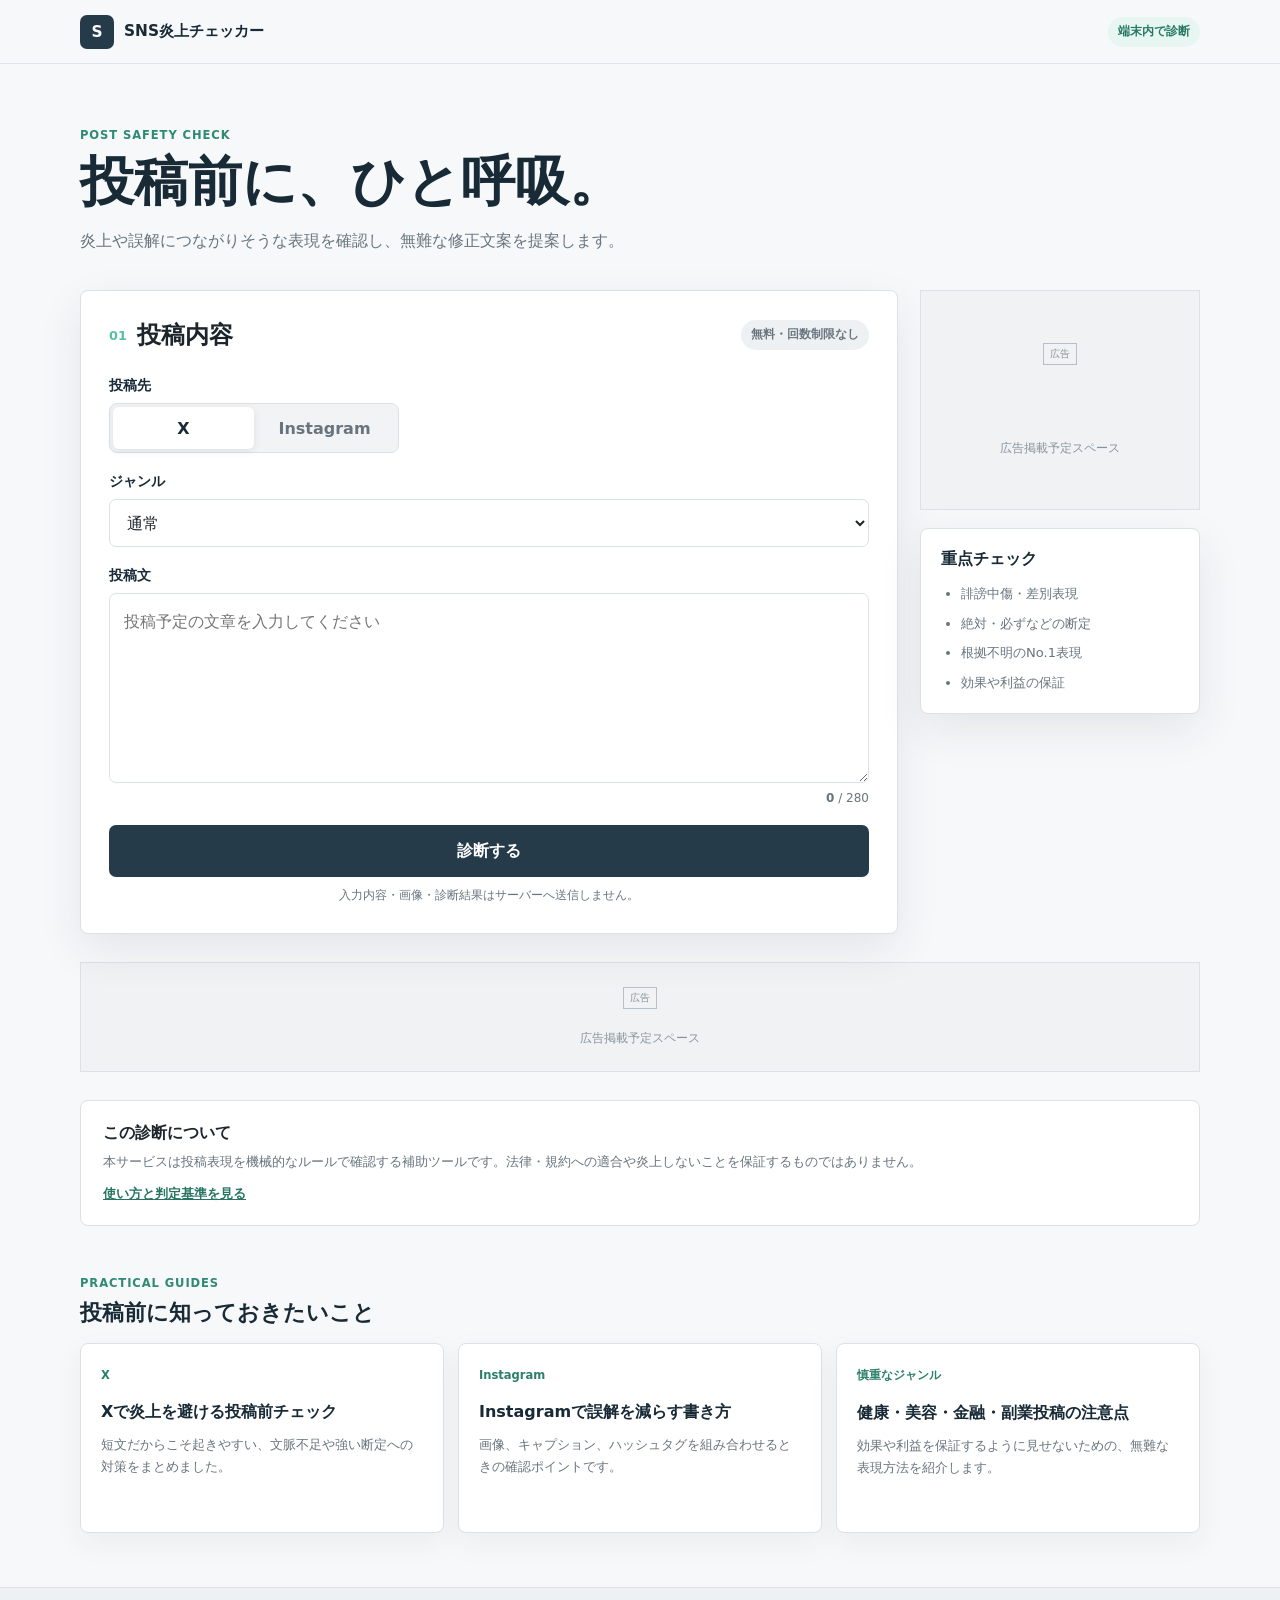
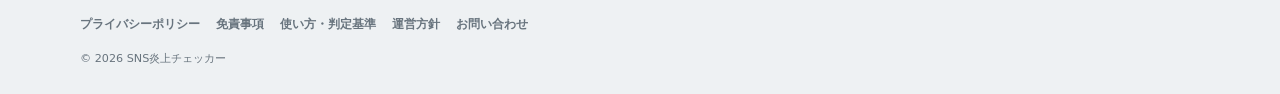
==== commit f09d9d8b: "Add publishing guides for site review" ====
--- a/index.html
+++ b/index.html
@@ -148,6 +148,32 @@
         </p>
         <a class="text-link" href="guide.html">使い方と判定基準を見る</a>
       </section>
+
+      <section class="knowledge-section">
+        <div class="knowledge-heading">
+          <div>
+            <p class="eyebrow">PRACTICAL GUIDES</p>
+            <h2>投稿前に知っておきたいこと</h2>
+          </div>
+        </div>
+        <div class="article-grid">
+          <a class="article-card" href="x-risk-guide.html">
+            <span>X</span>
+            <strong>Xで炎上を避ける投稿前チェック</strong>
+            <p>短文だからこそ起きやすい、文脈不足や強い断定への対策をまとめました。</p>
+          </a>
+          <a class="article-card" href="instagram-risk-guide.html">
+            <span>Instagram</span>
+            <strong>Instagramで誤解を減らす書き方</strong>
+            <p>画像、キャプション、ハッシュタグを組み合わせるときの確認ポイントです。</p>
+          </a>
+          <a class="article-card" href="sensitive-post-guide.html">
+            <span>慎重なジャンル</span>
+            <strong>健康・美容・金融・副業投稿の注意点</strong>
+            <p>効果や利益を保証するように見せないための、無難な表現方法を紹介します。</p>
+          </a>
+        </div>
+      </section>
     </main>
 
     <footer class="site-footer">
@@ -155,6 +181,7 @@
         <a href="privacy.html">プライバシーポリシー</a>
         <a href="disclaimer.html">免責事項</a>
         <a href="guide.html">使い方・判定基準</a>
+        <a href="about.html">運営方針</a>
         <a href="contact.html">お問い合わせ</a>
       </nav>
       <small>© 2026 SNS炎上チェッカー</small>
--- a/styles.css
+++ b/styles.css
@@ -569,6 +569,62 @@
   box-shadow: none;
 }
 
+.knowledge-section {
+  margin: 0 0 54px;
+}
+
+.knowledge-heading {
+  margin-bottom: 16px;
+}
+
+.knowledge-heading h2 {
+  margin-bottom: 0;
+  color: var(--navy-2);
+  font-size: 1.35rem;
+}
+
+.article-grid {
+  display: grid;
+  grid-template-columns: repeat(3, 1fr);
+  gap: 14px;
+}
+
+.article-card {
+  display: block;
+  min-height: 190px;
+  padding: 20px;
+  border: 1px solid var(--line);
+  border-radius: 8px;
+  background: var(--surface);
+  box-shadow: 0 10px 30px rgba(29, 45, 56, 0.06);
+  text-decoration: none;
+}
+
+.article-card:hover {
+  border-color: #9fcfbe;
+}
+
+.article-card span {
+  display: inline-block;
+  margin-bottom: 18px;
+  color: #2c8069;
+  font-size: 0.72rem;
+  font-weight: 900;
+}
+
+.article-card strong {
+  display: block;
+  color: var(--navy-2);
+  line-height: 1.55;
+}
+
+.article-card p {
+  margin: 9px 0 0;
+  color: var(--muted);
+  font-size: 0.8rem;
+  line-height: 1.7;
+}
+
 .notice-band p {
   margin: 7px 0 0;
   color: var(--muted);
@@ -719,7 +775,8 @@
   }
 
   .checker-layout,
-  .result-columns {
+  .result-columns,
+  .article-grid {
     grid-template-columns: 1fr;
   }
 
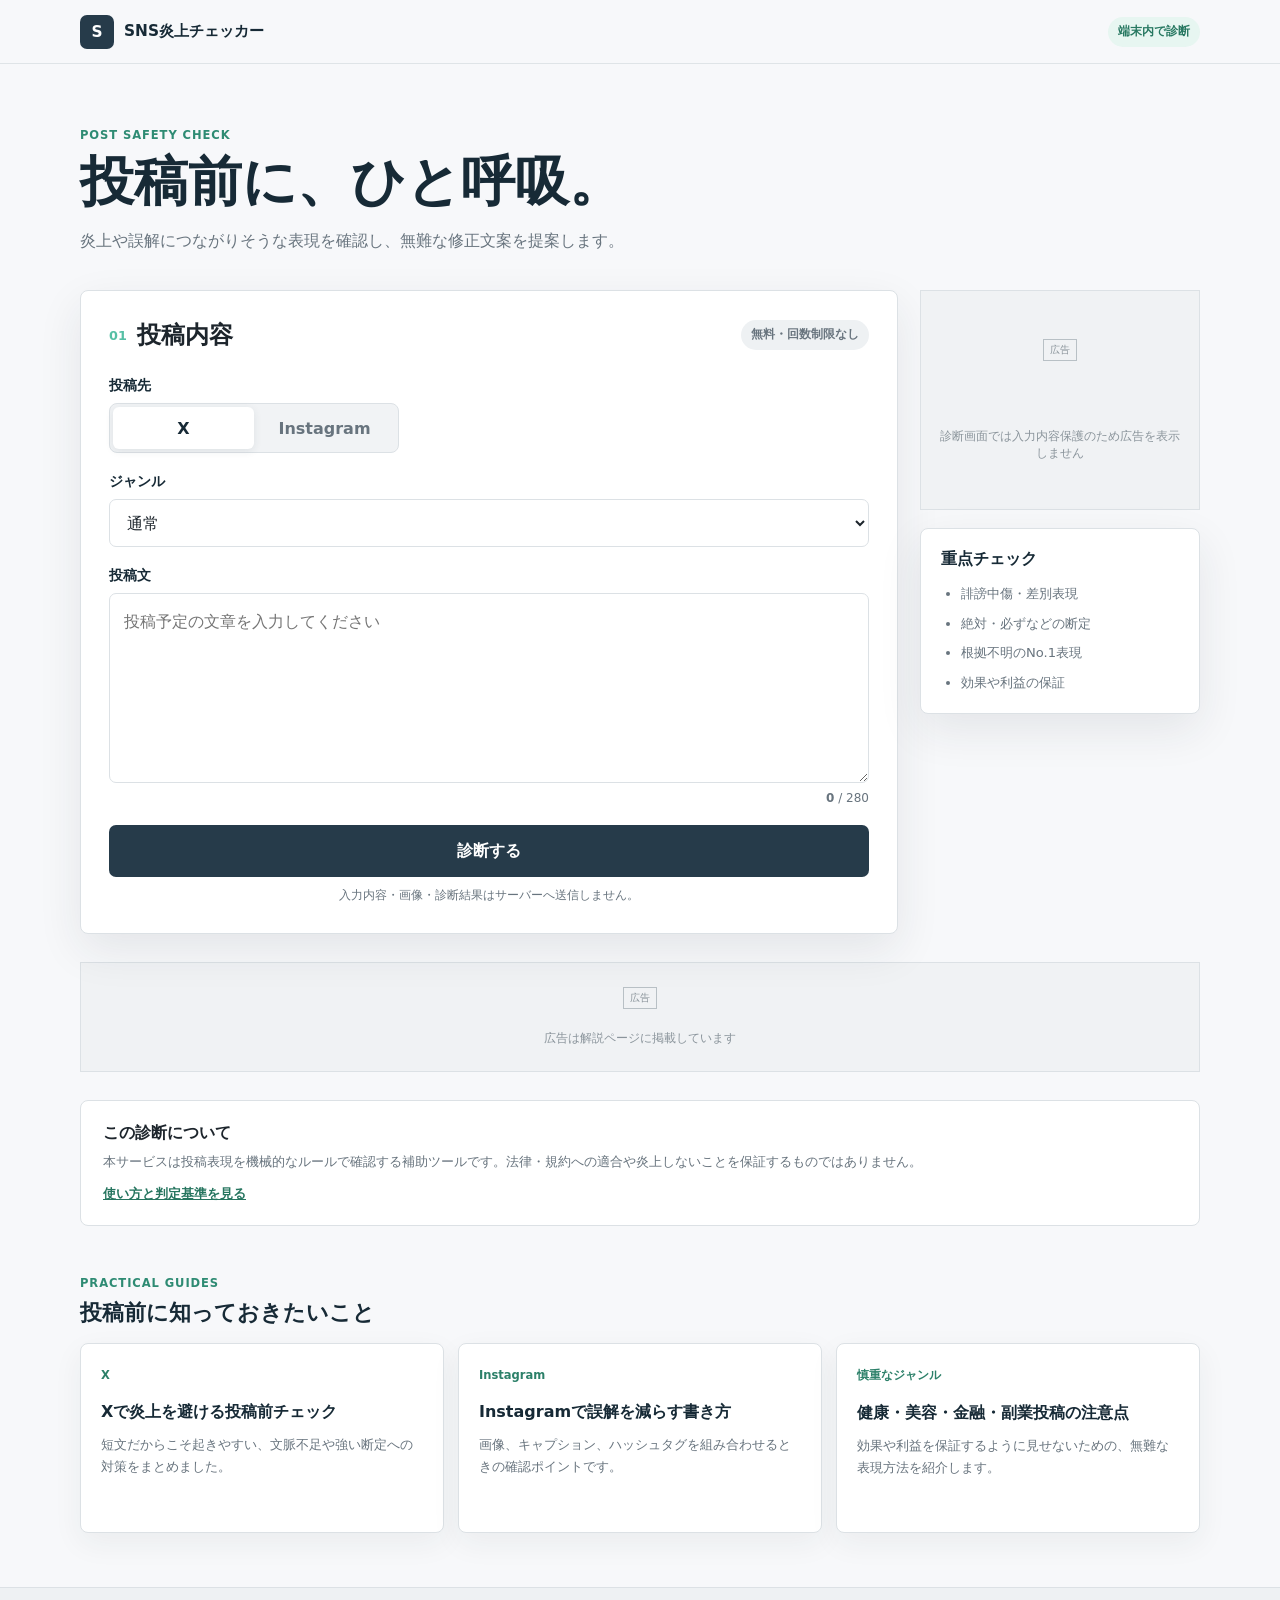
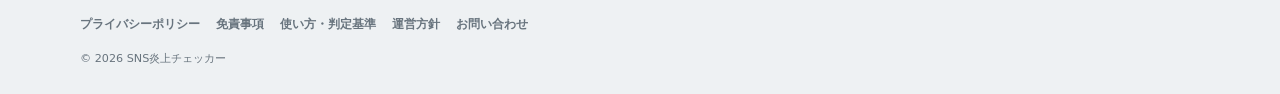
==== commit 1b7e75df: "Add AdSense site verification" ====
--- a/index.html
+++ b/index.html
@@ -4,6 +4,7 @@
     <meta charset="UTF-8" />
     <meta name="viewport" content="width=device-width, initial-scale=1.0, viewport-fit=cover" />
     <meta name="theme-color" content="#f7f8fa" />
+    <meta name="google-adsense-account" content="ca-pub-4369756321135584" />
     <meta
       name="description"
       content="X・Instagramへの投稿前に、炎上、コンプライアンス、誤解、読みやすさ、伸びやすさを端末内で確認できます。"
@@ -92,9 +93,9 @@
         </div>
 
         <aside class="side-column">
-          <div class="ad-slot" aria-label="広告掲載予定枠">
+          <div class="ad-slot" aria-label="広告について">
             <span>広告</span>
-            <p>広告掲載予定スペース</p>
+            <p>診断画面では入力内容保護のため広告を表示しません</p>
           </div>
           <div class="mini-guide">
             <strong>重点チェック</strong>
@@ -136,9 +137,9 @@
         </div>
       </section>
 
-      <section class="ad-slot ad-slot-wide" aria-label="広告掲載予定枠">
+      <section class="ad-slot ad-slot-wide" aria-label="広告について">
         <span>広告</span>
-        <p>広告掲載予定スペース</p>
+        <p>広告は解説ページに掲載しています</p>
       </section>
 
       <section class="notice-band">
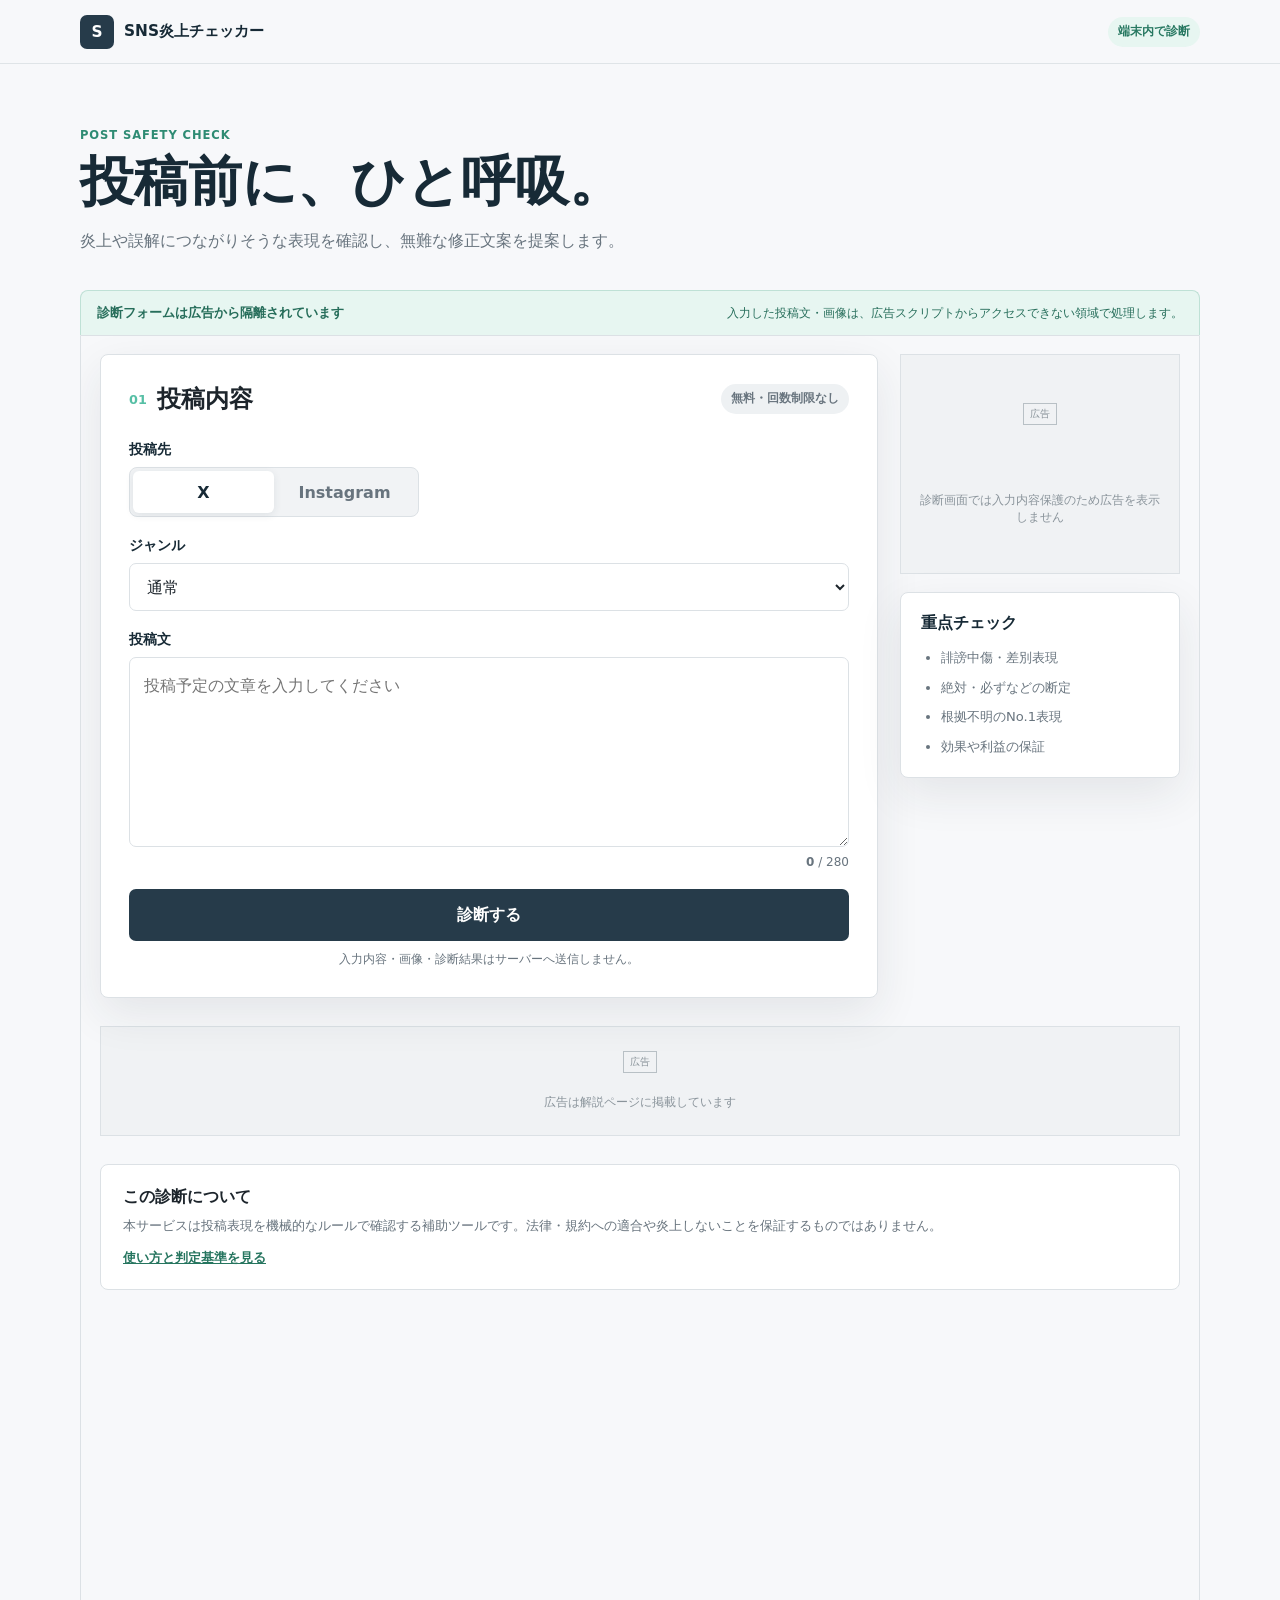
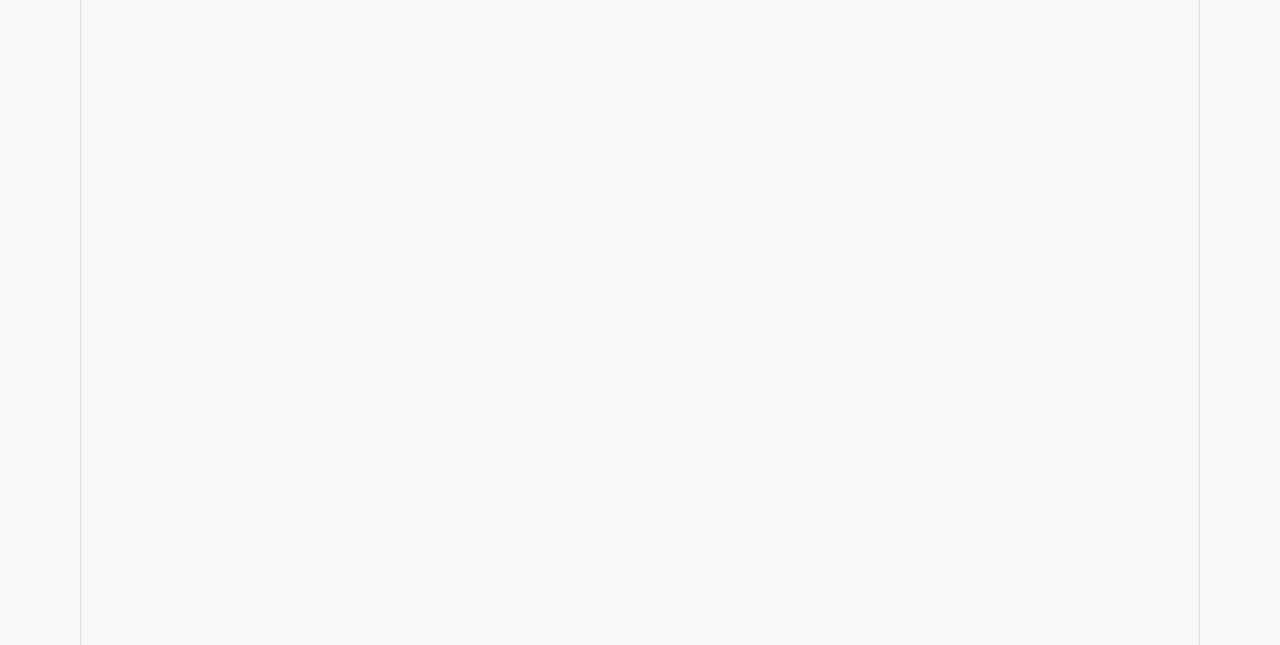
==== commit d8c7396a: "Verify AdSense without exposing checker input" ====
--- a/index.html
+++ b/index.html
@@ -11,6 +11,11 @@
     />
     <title>SNS炎上チェッカー</title>
     <link rel="stylesheet" href="styles.css" />
+    <script
+      async
+      src="https://pagead2.googlesyndication.com/pagead/js/adsbygoogle.js?client=ca-pub-4369756321135584"
+      crossorigin="anonymous"
+    ></script>
   </head>
   <body>
     <header class="site-header">
@@ -28,134 +33,24 @@
         <p>炎上や誤解につながりそうな表現を確認し、無難な修正文案を提案します。</p>
       </section>
 
-      <section class="checker-layout" aria-label="投稿診断">
-        <div class="editor-panel">
-          <div class="panel-heading">
-            <div>
-              <span class="step-label">01</span>
-              <h2>投稿内容</h2>
-            </div>
-            <span class="usage-count">無料・回数制限なし</span>
-          </div>
-
-          <div class="field-group">
-            <span class="field-label">投稿先</span>
-            <div class="segmented-control" role="group" aria-label="投稿先">
-              <button class="segment active" type="button" data-platform="x">X</button>
-              <button class="segment" type="button" data-platform="instagram">Instagram</button>
-            </div>
-          </div>
-
-          <label class="field-group">
-            <span class="field-label">ジャンル</span>
-            <select id="category">
-              <option value="general">通常</option>
-              <option value="medical">医療・健康</option>
-              <option value="beauty">美容</option>
-              <option value="finance">金融・投資</option>
-              <option value="career">転職</option>
-              <option value="sidejob">副業</option>
-            </select>
-          </label>
-
-          <label class="field-group">
-            <span class="field-label">投稿文</span>
-            <textarea
-              id="post-text"
-              maxlength="2200"
-              placeholder="投稿予定の文章を入力してください"
-            ></textarea>
-            <span class="character-count"><b id="character-count">0</b> / <span id="character-limit">280</span></span>
-          </label>
-
-          <div class="ocr-area">
-            <div class="field-label-row">
-              <span class="field-label">スクリーンショット</span>
-              <span>スマートフォンのみ</span>
-            </div>
-            <label class="upload-zone" for="image-input">
-              <input id="image-input" type="file" accept="image/*" />
-              <span class="upload-icon">＋</span>
-              <strong>画像を選択</strong>
-              <small>画像は外部へ送信されません</small>
-            </label>
-            <div id="image-preview-wrap" class="image-preview-wrap" hidden>
-              <img id="image-preview" alt="選択したスクリーンショット" />
-              <button id="read-image-button" class="secondary-button" type="button">画像から文字を読み取る</button>
-              <p id="ocr-status" class="status-text" aria-live="polite"></p>
-            </div>
-          </div>
-
-          <button id="diagnose-button" class="primary-button" type="button">
-            診断する
-          </button>
-          <p class="local-note">入力内容・画像・診断結果はサーバーへ送信しません。</p>
+      <section class="checker-frame-section" aria-label="投稿診断ツール">
+        <div class="frame-privacy-note">
+          <strong>診断フォームは広告から隔離されています</strong>
+          <span>入力した投稿文・画像は、広告スクリプトからアクセスできない領域で処理します。</span>
         </div>
-
-        <aside class="side-column">
-          <div class="ad-slot" aria-label="広告について">
-            <span>広告</span>
-            <p>診断画面では入力内容保護のため広告を表示しません</p>
-          </div>
-          <div class="mini-guide">
-            <strong>重点チェック</strong>
-            <ul>
-              <li>誹謗中傷・差別表現</li>
-              <li>絶対・必ずなどの断定</li>
-              <li>根拠不明のNo.1表現</li>
-              <li>効果や利益の保証</li>
-            </ul>
-          </div>
-        </aside>
-      </section>
-
-      <section id="result-section" class="result-section" hidden>
-        <div class="result-heading">
-          <div>
-            <p class="eyebrow">CHECK RESULT</p>
-            <h2>診断結果</h2>
-          </div>
-          <span id="overall-label" class="overall-label">確認</span>
-        </div>
-
-        <div id="score-grid" class="score-grid"></div>
-
-        <div class="result-columns">
-          <section class="result-block">
-            <h3>気になるポイント</h3>
-            <div id="findings-list" class="findings-list"></div>
-          </section>
-
-          <section class="result-block rewrite-block">
-            <div class="rewrite-heading">
-              <h3>無難な修正文案</h3>
-              <button id="copy-button" class="icon-text-button" type="button">コピー</button>
-            </div>
-            <textarea id="rewrite-text" aria-label="修正文案"></textarea>
-            <p>文脈や事実関係を確認してから投稿してください。</p>
-          </section>
-        </div>
-      </section>
-
-      <section class="ad-slot ad-slot-wide" aria-label="広告について">
-        <span>広告</span>
-        <p>広告は解説ページに掲載しています</p>
-      </section>
-
-      <section class="notice-band">
-        <strong>この診断について</strong>
-        <p>
-          本サービスは投稿表現を機械的なルールで確認する補助ツールです。法律・規約への適合や炎上しないことを保証するものではありません。
-        </p>
-        <a class="text-link" href="guide.html">使い方と判定基準を見る</a>
+        <iframe
+          id="checker-frame"
+          class="checker-frame"
+          src="checker.html"
+          title="SNS投稿診断フォーム"
+          sandbox="allow-scripts allow-forms allow-modals allow-downloads"
+        ></iframe>
       </section>
 
       <section class="knowledge-section">
         <div class="knowledge-heading">
-          <div>
-            <p class="eyebrow">PRACTICAL GUIDES</p>
-            <h2>投稿前に知っておきたいこと</h2>
-          </div>
+          <p class="eyebrow">PRACTICAL GUIDES</p>
+          <h2>投稿前に知っておきたいこと</h2>
         </div>
         <div class="article-grid">
           <a class="article-card" href="x-risk-guide.html">
@@ -188,6 +83,14 @@
       <small>© 2026 SNS炎上チェッカー</small>
     </footer>
 
-    <script src="app.js"></script>
+    <script>
+      const checkerFrame = document.querySelector("#checker-frame");
+      window.addEventListener("message", (event) => {
+        if (event.source !== checkerFrame.contentWindow) return;
+        if (event.data?.type !== "checker-height") return;
+        const height = Math.max(760, Math.min(5000, Number(event.data.height) || 0));
+        checkerFrame.style.height = `${height}px`;
+      });
+    </script>
   </body>
 </html>
--- a/styles.css
+++ b/styles.css
@@ -100,6 +100,56 @@
   margin: 0 auto;
 }
 
+.checker-frame-section {
+  margin-bottom: 44px;
+}
+
+.frame-privacy-note {
+  display: flex;
+  align-items: center;
+  justify-content: space-between;
+  gap: 16px;
+  padding: 13px 16px;
+  border: 1px solid #bfe1d6;
+  border-bottom: 0;
+  border-radius: 8px 8px 0 0;
+  background: var(--mint-soft);
+  color: #276e5b;
+}
+
+.frame-privacy-note strong {
+  font-size: 0.82rem;
+}
+
+.frame-privacy-note span {
+  font-size: 0.72rem;
+}
+
+.checker-frame {
+  display: block;
+  width: 100%;
+  height: 1450px;
+  border: 1px solid var(--line);
+  border-radius: 0 0 8px 8px;
+  background: var(--bg);
+}
+
+.embedded-checker .site-header,
+.embedded-checker .intro,
+.embedded-checker .knowledge-section,
+.embedded-checker .site-footer {
+  display: none;
+}
+
+.embedded-checker main {
+  width: min(1080px, calc(100% - 24px));
+  padding-top: 18px;
+}
+
+.embedded-checker .notice-band {
+  margin-bottom: 20px;
+}
+
 .intro {
   max-width: 670px;
   padding: 64px 0 34px;
@@ -770,6 +820,11 @@
     padding: 38px 2px 24px;
   }
 
+  .frame-privacy-note {
+    display: grid;
+    gap: 4px;
+  }
+
   h1 {
     font-size: 2.15rem;
   }
